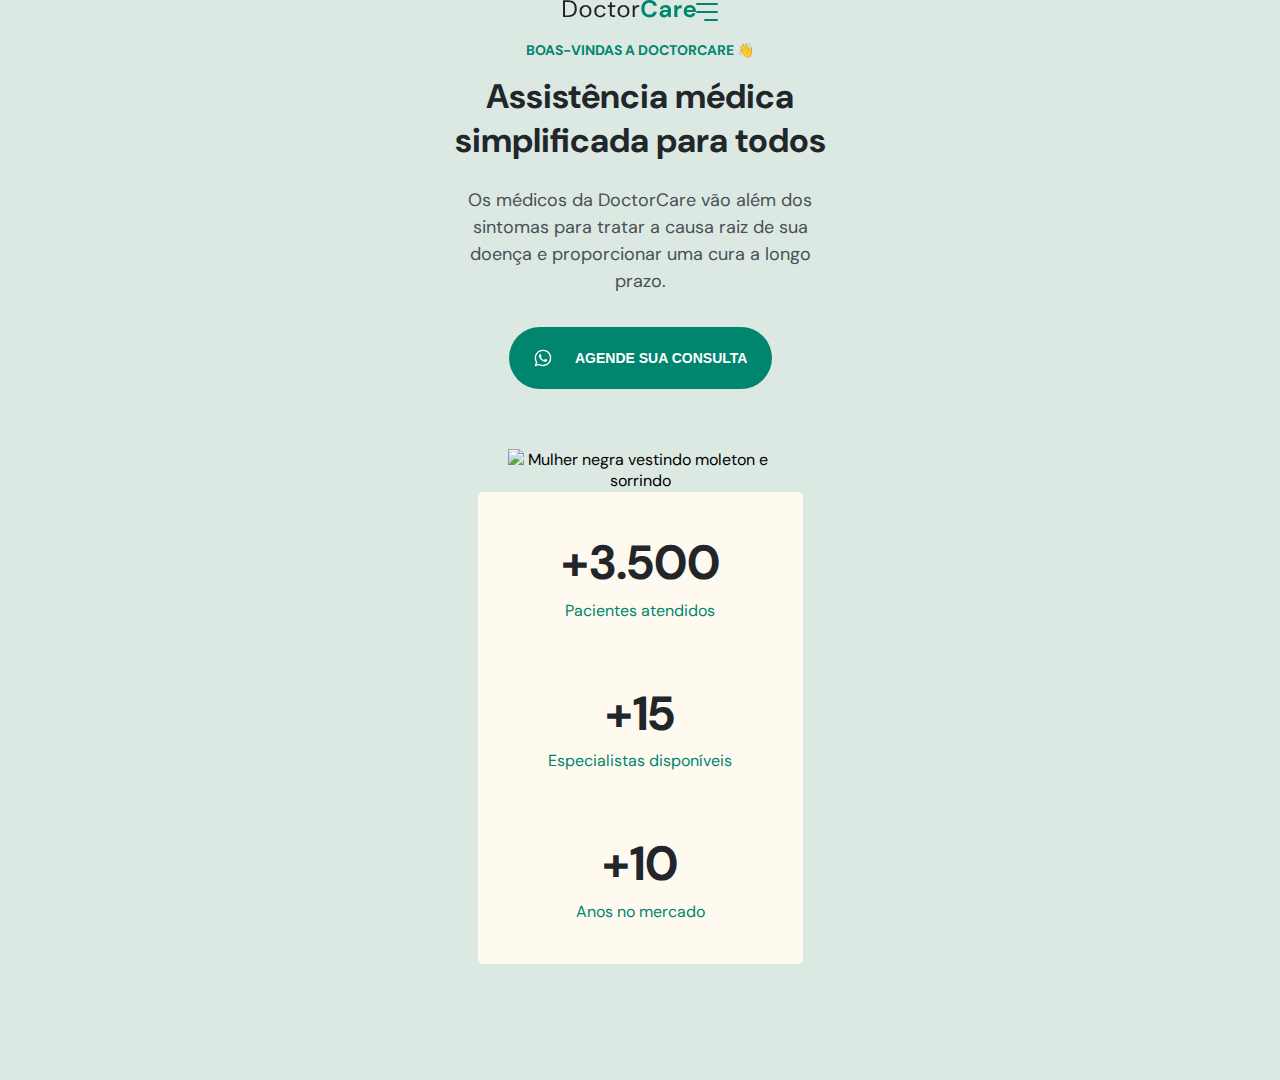
==== index.html @ 0cd46cf1 "renomeando arquivos" ====
<!DOCTYPE html>
<html lang="en">
  <head>
    <meta charset="UTF-8" />
    <meta http-equiv="X-UA-Compatible" content="IE=edge" />
    <meta name="viewport" content="width=device-width, initial-scale=1.0" />
    <title>DoctorCare</title>
    <link rel="stylesheet" href="style.css " />
    <link rel="preconnect" href="https://fonts.googleapis.com" />
    <link rel="preconnect" href="https://fonts.gstatic.com" crossorigin />
    <link
      href="https://fonts.googleapis.com/css2?family=DM+Sans:wght@400;700&display=swap"
      rel="stylesheet"
    />
  </head>
  <body>
    <nav>
      <a class="logo" href="#">
        <svg
          width="133"
          height="18"
          viewBox="0 0 133 18"
          fill="none"
          xmlns="http://www.w3.org/2000/svg"
        >
          <path
            d="M0 17.088V0.287999H5.16C8.12 0.287999 10.296 1.04 11.688 2.544C13.096 4.048 13.8 6.112 13.8 8.736C13.8 11.312 13.096 13.352 11.688 14.856C10.296 16.344 8.12 17.088 5.16 17.088H0ZM2.016 15.408H5.112C6.744 15.408 8.04 15.144 9 14.616C9.976 14.072 10.672 13.304 11.088 12.312C11.504 11.304 11.712 10.112 11.712 8.736C11.712 7.328 11.504 6.12 11.088 5.112C10.672 4.104 9.976 3.328 9 2.784C8.04 2.24 6.744 1.968 5.112 1.968H2.016V15.408Z"
            fill="#212529"
          />
          <path
            d="M22.4949 17.376C21.3749 17.376 20.3669 17.12 19.4709 16.608C18.5749 16.096 17.8629 15.376 17.3349 14.448C16.8229 13.504 16.5669 12.4 16.5669 11.136C16.5669 9.872 16.8309 8.776 17.3589 7.848C17.8869 6.904 18.5989 6.176 19.4949 5.664C20.4069 5.152 21.4229 4.896 22.5429 4.896C23.6629 4.896 24.6709 5.152 25.5669 5.664C26.4629 6.176 27.1669 6.904 27.6789 7.848C28.2069 8.776 28.4709 9.872 28.4709 11.136C28.4709 12.4 28.2069 13.504 27.6789 14.448C27.1509 15.376 26.4309 16.096 25.5189 16.608C24.6229 17.12 23.6149 17.376 22.4949 17.376ZM22.4949 15.648C23.1829 15.648 23.8229 15.48 24.4149 15.144C25.0069 14.808 25.4869 14.304 25.8549 13.632C26.2229 12.96 26.4069 12.128 26.4069 11.136C26.4069 10.144 26.2229 9.312 25.8549 8.64C25.5029 7.968 25.0309 7.464 24.4389 7.128C23.8469 6.792 23.2149 6.624 22.5429 6.624C21.8549 6.624 21.2149 6.792 20.6229 7.128C20.0309 7.464 19.5509 7.968 19.1829 8.64C18.8149 9.312 18.6309 10.144 18.6309 11.136C18.6309 12.128 18.8149 12.96 19.1829 13.632C19.5509 14.304 20.0229 14.808 20.5989 15.144C21.1909 15.48 21.8229 15.648 22.4949 15.648Z"
            fill="#212529"
          />
          <path
            d="M37.2261 17.376C36.0901 17.376 35.0661 17.12 34.1541 16.608C33.2581 16.08 32.5461 15.352 32.0181 14.424C31.5061 13.48 31.2501 12.384 31.2501 11.136C31.2501 9.888 31.5061 8.8 32.0181 7.872C32.5461 6.928 33.2581 6.2 34.1541 5.688C35.0661 5.16 36.0901 4.896 37.2261 4.896C38.6341 4.896 39.8181 5.264 40.7781 6C41.7541 6.736 42.3701 7.72 42.6261 8.952H40.5621C40.4021 8.216 40.0101 7.648 39.3861 7.248C38.7621 6.832 38.0341 6.624 37.2021 6.624C36.5301 6.624 35.8981 6.792 35.3061 7.128C34.7141 7.464 34.2341 7.968 33.8661 8.64C33.4981 9.312 33.3141 10.144 33.3141 11.136C33.3141 12.128 33.4981 12.96 33.8661 13.632C34.2341 14.304 34.7141 14.816 35.3061 15.168C35.8981 15.504 36.5301 15.672 37.2021 15.672C38.0341 15.672 38.7621 15.472 39.3861 15.072C40.0101 14.656 40.4021 14.072 40.5621 13.32H42.6261C42.3861 14.52 41.7781 15.496 40.8021 16.248C39.8261 17 38.6341 17.376 37.2261 17.376Z"
            fill="#212529"
          />
          <path
            d="M50.2974 17.088C49.2094 17.088 48.3534 16.824 47.7294 16.296C47.1054 15.768 46.7934 14.816 46.7934 13.44V6.888H44.7294V5.184H46.7934L47.0574 2.328H48.8094V5.184H52.3134V6.888H48.8094V13.44C48.8094 14.192 48.9614 14.704 49.2654 14.976C49.5694 15.232 50.1054 15.36 50.8734 15.36H52.1214V17.088H50.2974Z"
            fill="#212529"
          />
          <path
            d="M60.4506 17.376C59.3306 17.376 58.3226 17.12 57.4266 16.608C56.5306 16.096 55.8186 15.376 55.2906 14.448C54.7786 13.504 54.5226 12.4 54.5226 11.136C54.5226 9.872 54.7866 8.776 55.3146 7.848C55.8426 6.904 56.5546 6.176 57.4506 5.664C58.3626 5.152 59.3786 4.896 60.4986 4.896C61.6186 4.896 62.6266 5.152 63.5226 5.664C64.4186 6.176 65.1226 6.904 65.6346 7.848C66.1626 8.776 66.4266 9.872 66.4266 11.136C66.4266 12.4 66.1626 13.504 65.6346 14.448C65.1066 15.376 64.3866 16.096 63.4746 16.608C62.5786 17.12 61.5706 17.376 60.4506 17.376ZM60.4506 15.648C61.1386 15.648 61.7786 15.48 62.3706 15.144C62.9626 14.808 63.4426 14.304 63.8106 13.632C64.1786 12.96 64.3626 12.128 64.3626 11.136C64.3626 10.144 64.1786 9.312 63.8106 8.64C63.4586 7.968 62.9866 7.464 62.3946 7.128C61.8026 6.792 61.1706 6.624 60.4986 6.624C59.8106 6.624 59.1706 6.792 58.5786 7.128C57.9866 7.464 57.5066 7.968 57.1386 8.64C56.7706 9.312 56.5866 10.144 56.5866 11.136C56.5866 12.128 56.7706 12.96 57.1386 13.632C57.5066 14.304 57.9786 14.808 58.5546 15.144C59.1466 15.48 59.7786 15.648 60.4506 15.648Z"
            fill="#212529"
          />
          <path
            d="M69.7097 17.088V5.184H71.5337L71.7017 7.464C72.0697 6.68 72.6297 6.056 73.3817 5.592C74.1337 5.128 75.0617 4.896 76.1657 4.896V7.008H75.6137C74.9097 7.008 74.2617 7.136 73.6697 7.392C73.0777 7.632 72.6057 8.048 72.2537 8.64C71.9017 9.232 71.7257 10.048 71.7257 11.088V17.088H69.7097Z"
            fill="#212529"
          />
          <path
            d="M86.4924 17.376C84.7964 17.376 83.3404 17.016 82.1244 16.296C80.9084 15.56 79.9724 14.544 79.3164 13.248C78.6604 11.936 78.3324 10.424 78.3324 8.712C78.3324 7 78.6604 5.488 79.3164 4.176C79.9724 2.864 80.9084 1.84 82.1244 1.104C83.3404 0.368 84.7964 0 86.4924 0C88.5084 0 90.1564 0.504 91.4364 1.512C92.7324 2.504 93.5404 3.904 93.8604 5.712H90.4764C90.2684 4.8 89.8204 4.088 89.1324 3.576C88.4604 3.048 87.5644 2.784 86.4444 2.784C84.8924 2.784 83.6764 3.312 82.7964 4.368C81.9164 5.424 81.4764 6.872 81.4764 8.712C81.4764 10.552 81.9164 12 82.7964 13.056C83.6764 14.096 84.8924 14.616 86.4444 14.616C87.5644 14.616 88.4604 14.376 89.1324 13.896C89.8204 13.4 90.2684 12.72 90.4764 11.856H93.8604C93.5404 13.584 92.7324 14.936 91.4364 15.912C90.1564 16.888 88.5084 17.376 86.4924 17.376Z"
            fill="#00856F"
          />
          <path
            d="M101.092 17.376C100.068 17.376 99.2278 17.216 98.5718 16.896C97.9158 16.56 97.4277 16.12 97.1077 15.576C96.7878 15.032 96.6278 14.432 96.6278 13.776C96.6278 12.672 97.0598 11.776 97.9238 11.088C98.7878 10.4 100.084 10.056 101.812 10.056H104.836V9.768C104.836 8.952 104.604 8.352 104.14 7.968C103.676 7.584 103.1 7.392 102.412 7.392C101.788 7.392 101.244 7.544 100.78 7.848C100.316 8.136 100.028 8.568 99.9157 9.144H96.9157C96.9958 8.28 97.2837 7.528 97.7797 6.888C98.2917 6.248 98.9477 5.76 99.7477 5.424C100.548 5.072 101.444 4.896 102.436 4.896C104.132 4.896 105.468 5.32 106.444 6.168C107.42 7.016 107.908 8.216 107.908 9.768V17.088H105.292L105.004 15.168C104.652 15.808 104.156 16.336 103.516 16.752C102.892 17.168 102.084 17.376 101.092 17.376ZM101.788 14.976C102.668 14.976 103.348 14.688 103.828 14.112C104.324 13.536 104.636 12.824 104.764 11.976H102.148C101.332 11.976 100.748 12.128 100.396 12.432C100.044 12.72 99.8678 13.08 99.8678 13.512C99.8678 13.976 100.044 14.336 100.396 14.592C100.748 14.848 101.212 14.976 101.788 14.976Z"
            fill="#00856F"
          />
          <path
            d="M111.319 17.088V5.184H114.055L114.343 7.416C114.775 6.648 115.359 6.04 116.095 5.592C116.847 5.128 117.727 4.896 118.735 4.896V8.136H117.871C117.199 8.136 116.599 8.24 116.071 8.448C115.543 8.656 115.127 9.016 114.823 9.528C114.535 10.04 114.391 10.752 114.391 11.664V17.088H111.319Z"
            fill="#00856F"
          />
          <path
            d="M126.888 17.376C125.688 17.376 124.624 17.12 123.696 16.608C122.768 16.096 122.04 15.376 121.512 14.448C120.984 13.52 120.72 12.448 120.72 11.232C120.72 10 120.976 8.904 121.488 7.944C122.016 6.984 122.736 6.24 123.648 5.712C124.576 5.168 125.664 4.896 126.912 4.896C128.08 4.896 129.112 5.152 130.008 5.664C130.904 6.176 131.6 6.88 132.096 7.776C132.608 8.656 132.864 9.64 132.864 10.728C132.864 10.904 132.856 11.088 132.84 11.28C132.84 11.472 132.832 11.672 132.816 11.88H123.768C123.832 12.808 124.152 13.536 124.728 14.064C125.32 14.592 126.032 14.856 126.864 14.856C127.488 14.856 128.008 14.72 128.424 14.448C128.856 14.16 129.176 13.792 129.384 13.344H132.504C132.28 14.096 131.904 14.784 131.376 15.408C130.864 16.016 130.224 16.496 129.456 16.848C128.704 17.2 127.848 17.376 126.888 17.376ZM126.912 7.392C126.16 7.392 125.496 7.608 124.92 8.04C124.344 8.456 123.976 9.096 123.816 9.96H129.744C129.696 9.176 129.408 8.552 128.88 8.088C128.352 7.624 127.696 7.392 126.912 7.392Z"
            fill="#00856F"
          />
        </svg>
      </a>
      <svg
        width="22"
        height="18"
        viewBox="0 0 22 18"
        fill="none"
        xmlns="http://www.w3.org/2000/svg"
      >
        <path
          d="M1 9H21"
          stroke="#00856F"
          stroke-width="2"
          stroke-linecap="round"
          stroke-linejoin="round"
        />
        <path
          d="M1 1H21"
          stroke="#00856F"
          stroke-width="2"
          stroke-linecap="round"
          stroke-linejoin="round"
        />
        <path
          d="M9 17L21 17"
          stroke="#00856F"
          stroke-width="2"
          stroke-linecap="round"
          stroke-linejoin="round"
        />
      </svg>
    </nav>
    <header>
      <h4>BOAS-VINDAS A DOCTORCARE 👋</h4>
      <h1>Assistência médica simplificada para todos</h1>
      <p>
        Os médicos da DoctorCare vão além dos sintomas para tratar a causa raiz
        de sua doença e proporcionar uma cura a longo prazo.
      </p>

      <button>
        <svg
          width="20"
          height="20"
          viewBox="0 0 20 20"
          fill="none"
          xmlns="http://www.w3.org/2000/svg"
        >
          <path
            d="M13.8337 11.6667C13.667 11.5833 12.5837 11.0833 12.417 11C12.2503 10.9167 12.0837 10.9167 11.917 11.0833C11.7503 11.25 11.417 11.75 11.2503 11.9167C11.167 12.0833 11.0003 12.0833 10.8337 12C10.2503 11.75 9.66699 11.4167 9.16699 11C8.75033 10.5833 8.33366 10.0833 8.00033 9.58334C7.91699 9.41668 8.00033 9.25001 8.08366 9.16668C8.16699 9.08334 8.25033 8.91668 8.41699 8.83334C8.50033 8.75001 8.58366 8.58334 8.58366 8.50001C8.66699 8.41668 8.66699 8.25001 8.58366 8.16668C8.50033 8.08334 8.08366 7.08334 7.91699 6.66668C7.83366 6.08334 7.66699 6.08334 7.50033 6.08334C7.41699 6.08334 7.25033 6.08334 7.08366 6.08334C6.91699 6.08334 6.66699 6.25001 6.58366 6.33334C6.08366 6.83334 5.83366 7.41668 5.83366 8.08334C5.91699 8.83334 6.16699 9.58334 6.66699 10.25C7.58366 11.5833 8.75033 12.6667 10.167 13.3333C10.5837 13.5 10.917 13.6667 11.3337 13.75C11.7503 13.9167 12.167 13.9167 12.667 13.8333C13.2503 13.75 13.7503 13.3333 14.0837 12.8333C14.2503 12.5 14.2503 12.1667 14.167 11.8333C14.167 11.8333 14.0003 11.75 13.8337 11.6667ZM15.917 4.08334C12.667 0.833344 7.41699 0.833344 4.16699 4.08334C1.50033 6.75001 1.00033 10.8333 2.83366 14.0833L1.66699 18.3333L6.08366 17.1667C7.33366 17.8333 8.66699 18.1667 10.0003 18.1667C14.5837 18.1667 18.2503 14.5 18.2503 9.91668C18.3337 7.75001 17.417 5.66668 15.917 4.08334ZM13.667 15.75C12.5837 16.4167 11.3337 16.8333 10.0003 16.8333C8.75033 16.8333 7.58366 16.5 6.50033 15.9167L6.25033 15.75L3.66699 16.4167L4.33366 13.9167L4.16699 13.6667C2.16699 10.3333 3.16699 6.16668 6.41699 4.08334C9.66699 2.00001 13.8337 3.08334 15.8337 6.25001C17.8337 9.50001 16.917 13.75 13.667 15.75Z"
            fill="white"
          />
        </svg>
        Agende sua consulta
      </button>
      <img
        src="/assets/foto.svg"
        alt="Mulher negra vestindo moleton e sorrindo"
      />

      <div class="stats">
        <div class="stat">
          <h3>+3.500</h3>
          <p>Pacientes atendidos</p>
        </div>
        <div class="stat">
          <h3>+15</h3>
          <p>Especialistas disponíveis</p>
        </div>
        <div class="stat">
          <h3>+10</h3>
          <p>Anos no mercado</p>
        </div>
      </div>
    </header>
  </body>
</html>
---- style.css ----
/* === GERAL === */

* {
  margin: 0;
  padding: 0;
  box-sizing: border-box;
}

:root {
  --primary-color: hsla(170, 100%, 26%, 1);
  --headline: hsla(210, 11%, 15%, 1);
  --paragraph: hsla(210, 9%, 31%, 1);
  --brand-beige: hsla(39, 100%, 97%, 1);
  --brand-light: hsla(148, 23%, 89%);
  font-size: 62.5%; /* 1rem = 10px */
}

body {
  display: flex;
  font-family: 'DM sans';
  font-size: 1.6rem;
  text-align: center;
  justify-content: center;
}

/* .wrapper {
} */

/* === HEADER === */

header {
  width: 37.5rem;
  margin-right: auto;
  margin-left: auto;
  margin-top: 4.1rem;
}

header::before {
  content: '';
  width: 100vw;
  height: 108rem;
  background-color: var(--brand-light);
  display: block;

  position: absolute;
  top: 0;
  left: 0;
  z-index: -1;
}

header h4 {
  font-size: 1.4rem;
  color: var(--primary-color);
  margin-bottom: 1.6rem;
}

header h1 {
  font-size: 3.4rem;
  color: var(--headline);
  line-height: 130%;
  margin-bottom: 2.4rem;
}

header p {
  font-size: 1.8rem;
  line-height: 150%;
  font-weight: 400;
  color: var(--paragraph);
  margin-bottom: 3.2rem;
}

header button {
  background-color: var(--primary-color);
  border-radius: 4rem;
  margin-bottom: 6rem;

  border: none;
  height: 6.2rem;
  width: 26.3rem;

  text-transform: uppercase;
  color: #fff;
  text-align: center;
  font-size: 1.4rem;
  font-weight: 700;

  display: flex;
  align-items: center;
  justify-content: center;
  gap: 1.6em;

  margin-right: auto;
  margin-left: auto;
}

header img {
  width: 26.4rem;
  display: block;
  margin-inline: auto;
  margin-bottom: 0;
  object-position: 0 2rem;
}

/* === STATS === */

.stats {
  width: 32.7rem;
  padding-block: 4rem;
  margin-inline: auto;

  background-color: var(--brand-beige);
  border: 1px solid var(--brand-light);
  border-radius: 0.6rem;

  display: flex;
  flex-direction: column;
  justify-content: center;
  gap: 6rem;
}

.stat h3 {
  font-size: 4.8rem;
  color: var(--headline);
  line-height: 130%;

  margin-bottom: 0.4rem;
}

.stat p {
  margin: 0;
  color: var(--primary-color);
  font-size: 1.6rem;
  line-height: 150%;
}

/* === NAVIGATION === */
nav {
  display: flex;
  top: 0;
  align-items: center;
  justify-content: space-between;
  height: var(--nav-height);
  position: fixed;
}
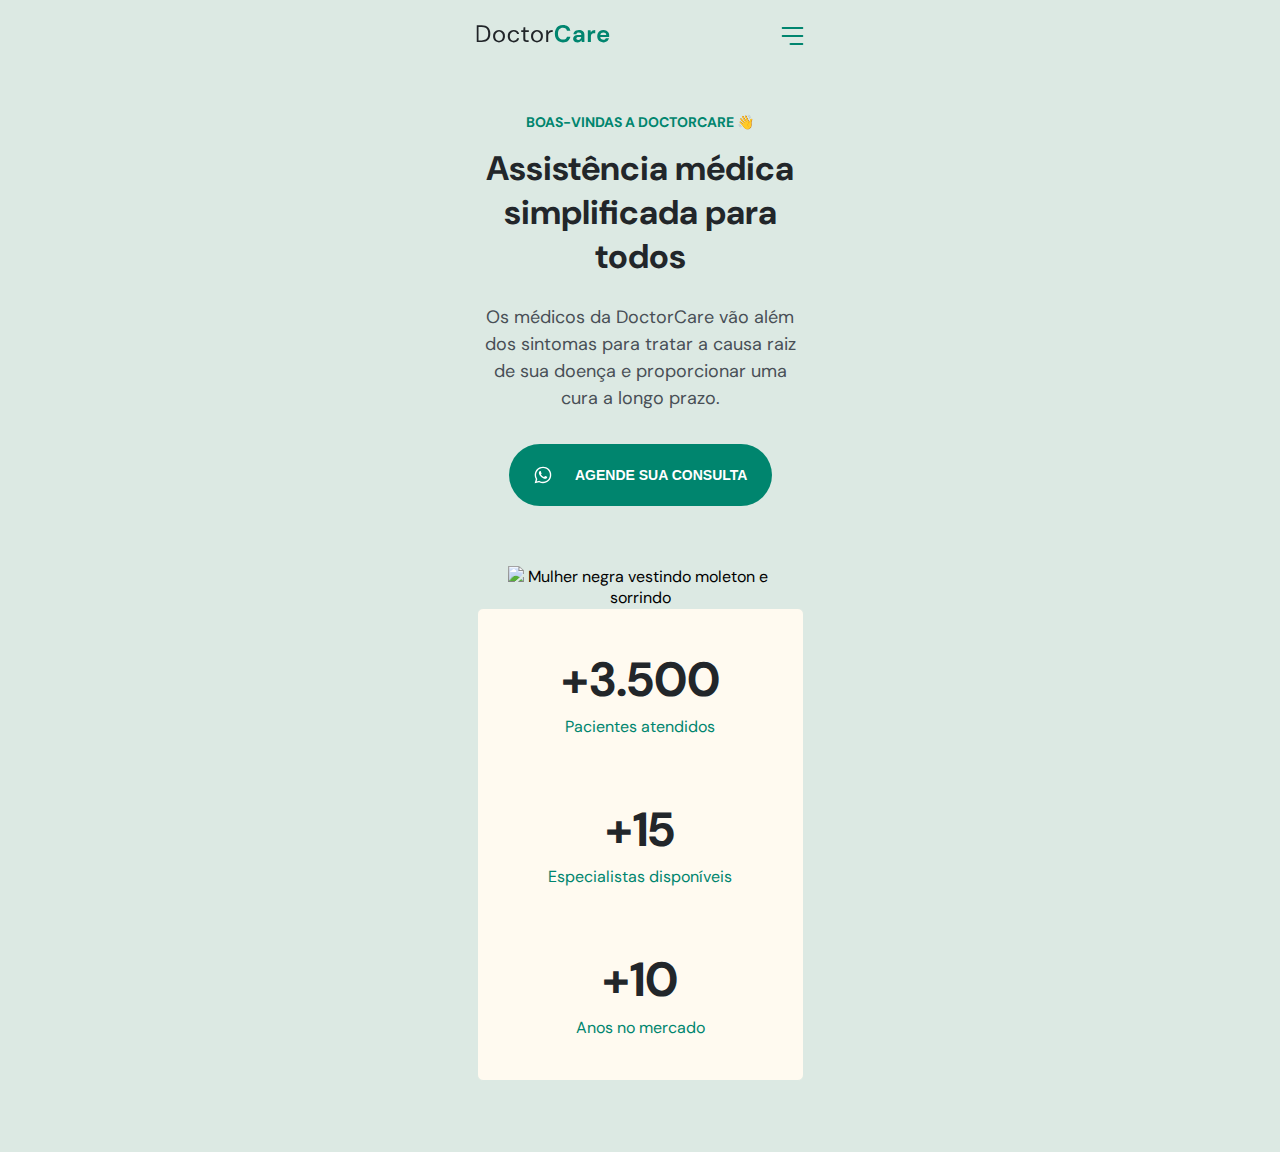
==== commit 91536670: "finalização do nav e implementação do javascript" ====
--- a/index.html
+++ b/index.html
@@ -14,7 +14,7 @@
     />
   </head>
   <body>
-    <nav>
+    <nav class="wrapper">
       <a class="logo" href="#">
         <svg
           width="133"
@@ -95,7 +95,7 @@
         />
       </svg>
     </nav>
-    <header>
+    <header class="wrapper">
       <h4>BOAS-VINDAS A DOCTORCARE 👋</h4>
       <h1>Assistência médica simplificada para todos</h1>
       <p>
--- a/style.css
+++ b/style.css
@@ -12,6 +12,7 @@
   --paragraph: hsla(210, 9%, 31%, 1);
   --brand-beige: hsla(39, 100%, 97%, 1);
   --brand-light: hsla(148, 23%, 89%);
+  --nav-height: 7.2rem;
   font-size: 62.5%; /* 1rem = 10px */
 }
 
@@ -23,22 +24,22 @@
   justify-content: center;
 }
 
-/* .wrapper {
-} */
+.wrapper {
+  width: 37.5rem;
+  margin-inline: auto;
+  padding-inline: 2.4rem;
+}
 
 /* === HEADER === */
 
 header {
-  width: 37.5rem;
-  margin-right: auto;
-  margin-left: auto;
-  margin-top: 4.1rem;
+  margin-top: calc(4.1rem + var(--nav-height));
 }
 
 header::before {
   content: '';
   width: 100vw;
-  height: 108rem;
+  height: calc(108rem + var(--nav-height));
   background-color: var(--brand-light);
   display: block;
 
@@ -136,9 +137,14 @@
 /* === NAVIGATION === */
 nav {
   display: flex;
-  top: 0;
+
   align-items: center;
   justify-content: space-between;
+
+  padding: 1.6rem 2.4rem;
   height: var(--nav-height);
   position: fixed;
+  top: 0;
+  left: 50%;
+  transform: translateX(-50%);
 }
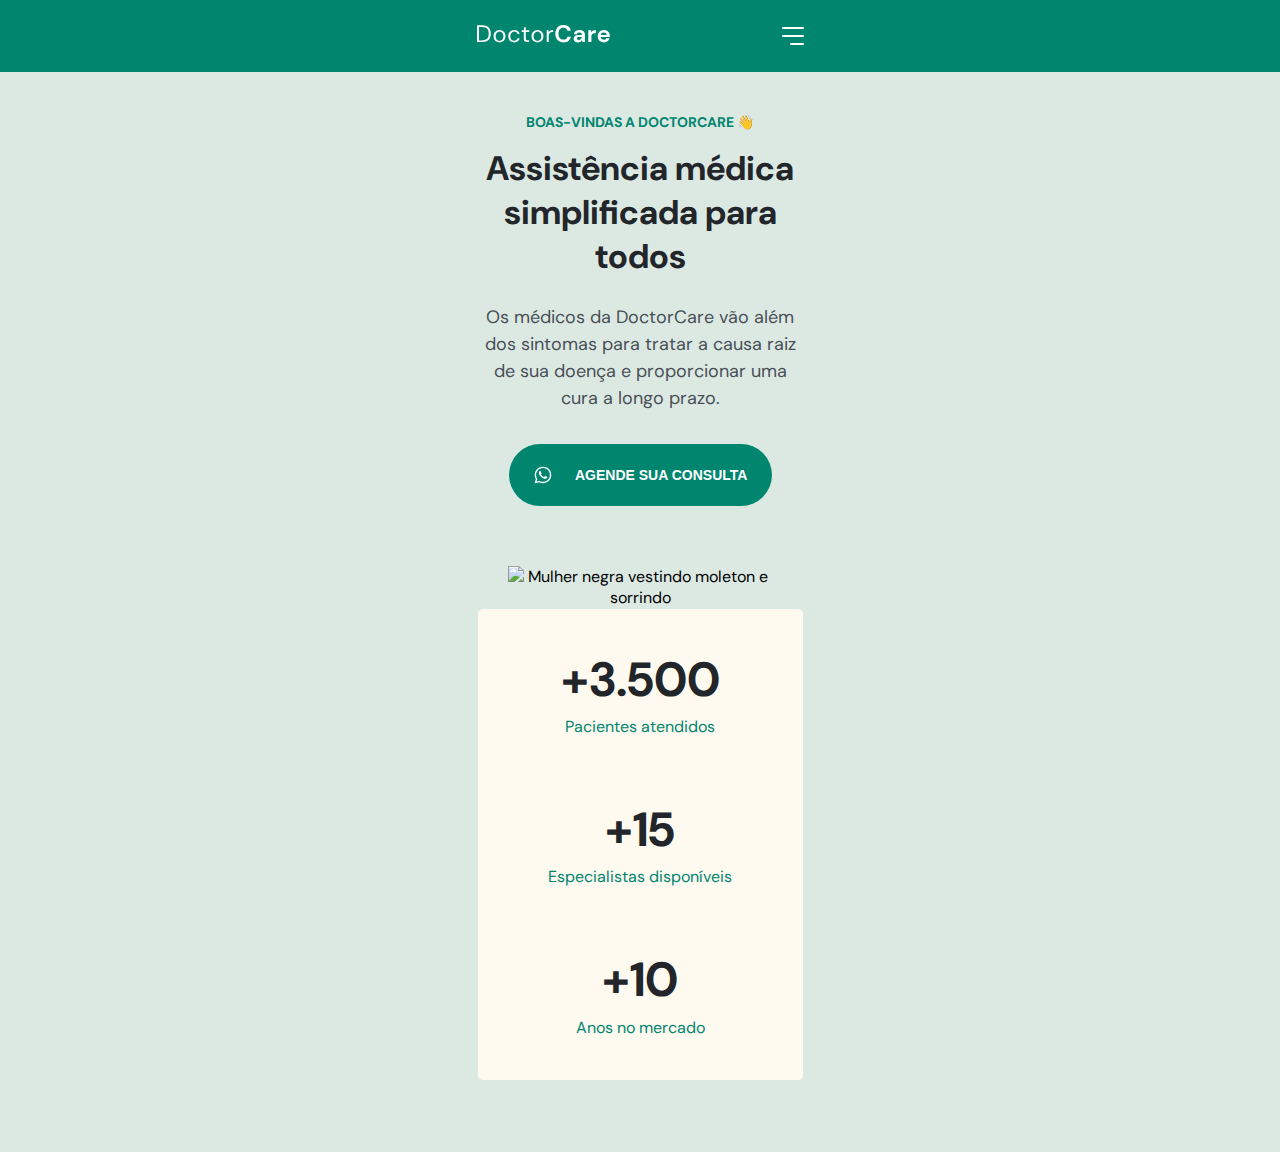
==== commit 71e850ae: "finalização da barra nav, inicio javascript" ====
--- a/index.html
+++ b/index.html
@@ -14,86 +14,88 @@
     />
   </head>
   <body>
-    <nav class="wrapper">
-      <a class="logo" href="#">
+    <nav class="scroll">
+      <div class="wrapper">
+        <a class="logo" href="#">
+          <svg
+            width="133"
+            height="18"
+            viewBox="0 0 133 18"
+            fill="none"
+            xmlns="http://www.w3.org/2000/svg"
+          >
+            <path
+              d="M0 17.088V0.287999H5.16C8.12 0.287999 10.296 1.04 11.688 2.544C13.096 4.048 13.8 6.112 13.8 8.736C13.8 11.312 13.096 13.352 11.688 14.856C10.296 16.344 8.12 17.088 5.16 17.088H0ZM2.016 15.408H5.112C6.744 15.408 8.04 15.144 9 14.616C9.976 14.072 10.672 13.304 11.088 12.312C11.504 11.304 11.712 10.112 11.712 8.736C11.712 7.328 11.504 6.12 11.088 5.112C10.672 4.104 9.976 3.328 9 2.784C8.04 2.24 6.744 1.968 5.112 1.968H2.016V15.408Z"
+              fill="#212529"
+            />
+            <path
+              d="M22.4949 17.376C21.3749 17.376 20.3669 17.12 19.4709 16.608C18.5749 16.096 17.8629 15.376 17.3349 14.448C16.8229 13.504 16.5669 12.4 16.5669 11.136C16.5669 9.872 16.8309 8.776 17.3589 7.848C17.8869 6.904 18.5989 6.176 19.4949 5.664C20.4069 5.152 21.4229 4.896 22.5429 4.896C23.6629 4.896 24.6709 5.152 25.5669 5.664C26.4629 6.176 27.1669 6.904 27.6789 7.848C28.2069 8.776 28.4709 9.872 28.4709 11.136C28.4709 12.4 28.2069 13.504 27.6789 14.448C27.1509 15.376 26.4309 16.096 25.5189 16.608C24.6229 17.12 23.6149 17.376 22.4949 17.376ZM22.4949 15.648C23.1829 15.648 23.8229 15.48 24.4149 15.144C25.0069 14.808 25.4869 14.304 25.8549 13.632C26.2229 12.96 26.4069 12.128 26.4069 11.136C26.4069 10.144 26.2229 9.312 25.8549 8.64C25.5029 7.968 25.0309 7.464 24.4389 7.128C23.8469 6.792 23.2149 6.624 22.5429 6.624C21.8549 6.624 21.2149 6.792 20.6229 7.128C20.0309 7.464 19.5509 7.968 19.1829 8.64C18.8149 9.312 18.6309 10.144 18.6309 11.136C18.6309 12.128 18.8149 12.96 19.1829 13.632C19.5509 14.304 20.0229 14.808 20.5989 15.144C21.1909 15.48 21.8229 15.648 22.4949 15.648Z"
+              fill="#212529"
+            />
+            <path
+              d="M37.2261 17.376C36.0901 17.376 35.0661 17.12 34.1541 16.608C33.2581 16.08 32.5461 15.352 32.0181 14.424C31.5061 13.48 31.2501 12.384 31.2501 11.136C31.2501 9.888 31.5061 8.8 32.0181 7.872C32.5461 6.928 33.2581 6.2 34.1541 5.688C35.0661 5.16 36.0901 4.896 37.2261 4.896C38.6341 4.896 39.8181 5.264 40.7781 6C41.7541 6.736 42.3701 7.72 42.6261 8.952H40.5621C40.4021 8.216 40.0101 7.648 39.3861 7.248C38.7621 6.832 38.0341 6.624 37.2021 6.624C36.5301 6.624 35.8981 6.792 35.3061 7.128C34.7141 7.464 34.2341 7.968 33.8661 8.64C33.4981 9.312 33.3141 10.144 33.3141 11.136C33.3141 12.128 33.4981 12.96 33.8661 13.632C34.2341 14.304 34.7141 14.816 35.3061 15.168C35.8981 15.504 36.5301 15.672 37.2021 15.672C38.0341 15.672 38.7621 15.472 39.3861 15.072C40.0101 14.656 40.4021 14.072 40.5621 13.32H42.6261C42.3861 14.52 41.7781 15.496 40.8021 16.248C39.8261 17 38.6341 17.376 37.2261 17.376Z"
+              fill="#212529"
+            />
+            <path
+              d="M50.2974 17.088C49.2094 17.088 48.3534 16.824 47.7294 16.296C47.1054 15.768 46.7934 14.816 46.7934 13.44V6.888H44.7294V5.184H46.7934L47.0574 2.328H48.8094V5.184H52.3134V6.888H48.8094V13.44C48.8094 14.192 48.9614 14.704 49.2654 14.976C49.5694 15.232 50.1054 15.36 50.8734 15.36H52.1214V17.088H50.2974Z"
+              fill="#212529"
+            />
+            <path
+              d="M60.4506 17.376C59.3306 17.376 58.3226 17.12 57.4266 16.608C56.5306 16.096 55.8186 15.376 55.2906 14.448C54.7786 13.504 54.5226 12.4 54.5226 11.136C54.5226 9.872 54.7866 8.776 55.3146 7.848C55.8426 6.904 56.5546 6.176 57.4506 5.664C58.3626 5.152 59.3786 4.896 60.4986 4.896C61.6186 4.896 62.6266 5.152 63.5226 5.664C64.4186 6.176 65.1226 6.904 65.6346 7.848C66.1626 8.776 66.4266 9.872 66.4266 11.136C66.4266 12.4 66.1626 13.504 65.6346 14.448C65.1066 15.376 64.3866 16.096 63.4746 16.608C62.5786 17.12 61.5706 17.376 60.4506 17.376ZM60.4506 15.648C61.1386 15.648 61.7786 15.48 62.3706 15.144C62.9626 14.808 63.4426 14.304 63.8106 13.632C64.1786 12.96 64.3626 12.128 64.3626 11.136C64.3626 10.144 64.1786 9.312 63.8106 8.64C63.4586 7.968 62.9866 7.464 62.3946 7.128C61.8026 6.792 61.1706 6.624 60.4986 6.624C59.8106 6.624 59.1706 6.792 58.5786 7.128C57.9866 7.464 57.5066 7.968 57.1386 8.64C56.7706 9.312 56.5866 10.144 56.5866 11.136C56.5866 12.128 56.7706 12.96 57.1386 13.632C57.5066 14.304 57.9786 14.808 58.5546 15.144C59.1466 15.48 59.7786 15.648 60.4506 15.648Z"
+              fill="#212529"
+            />
+            <path
+              d="M69.7097 17.088V5.184H71.5337L71.7017 7.464C72.0697 6.68 72.6297 6.056 73.3817 5.592C74.1337 5.128 75.0617 4.896 76.1657 4.896V7.008H75.6137C74.9097 7.008 74.2617 7.136 73.6697 7.392C73.0777 7.632 72.6057 8.048 72.2537 8.64C71.9017 9.232 71.7257 10.048 71.7257 11.088V17.088H69.7097Z"
+              fill="#212529"
+            />
+            <path
+              d="M86.4924 17.376C84.7964 17.376 83.3404 17.016 82.1244 16.296C80.9084 15.56 79.9724 14.544 79.3164 13.248C78.6604 11.936 78.3324 10.424 78.3324 8.712C78.3324 7 78.6604 5.488 79.3164 4.176C79.9724 2.864 80.9084 1.84 82.1244 1.104C83.3404 0.368 84.7964 0 86.4924 0C88.5084 0 90.1564 0.504 91.4364 1.512C92.7324 2.504 93.5404 3.904 93.8604 5.712H90.4764C90.2684 4.8 89.8204 4.088 89.1324 3.576C88.4604 3.048 87.5644 2.784 86.4444 2.784C84.8924 2.784 83.6764 3.312 82.7964 4.368C81.9164 5.424 81.4764 6.872 81.4764 8.712C81.4764 10.552 81.9164 12 82.7964 13.056C83.6764 14.096 84.8924 14.616 86.4444 14.616C87.5644 14.616 88.4604 14.376 89.1324 13.896C89.8204 13.4 90.2684 12.72 90.4764 11.856H93.8604C93.5404 13.584 92.7324 14.936 91.4364 15.912C90.1564 16.888 88.5084 17.376 86.4924 17.376Z"
+              fill="#00856F"
+            />
+            <path
+              d="M101.092 17.376C100.068 17.376 99.2278 17.216 98.5718 16.896C97.9158 16.56 97.4277 16.12 97.1077 15.576C96.7878 15.032 96.6278 14.432 96.6278 13.776C96.6278 12.672 97.0598 11.776 97.9238 11.088C98.7878 10.4 100.084 10.056 101.812 10.056H104.836V9.768C104.836 8.952 104.604 8.352 104.14 7.968C103.676 7.584 103.1 7.392 102.412 7.392C101.788 7.392 101.244 7.544 100.78 7.848C100.316 8.136 100.028 8.568 99.9157 9.144H96.9157C96.9958 8.28 97.2837 7.528 97.7797 6.888C98.2917 6.248 98.9477 5.76 99.7477 5.424C100.548 5.072 101.444 4.896 102.436 4.896C104.132 4.896 105.468 5.32 106.444 6.168C107.42 7.016 107.908 8.216 107.908 9.768V17.088H105.292L105.004 15.168C104.652 15.808 104.156 16.336 103.516 16.752C102.892 17.168 102.084 17.376 101.092 17.376ZM101.788 14.976C102.668 14.976 103.348 14.688 103.828 14.112C104.324 13.536 104.636 12.824 104.764 11.976H102.148C101.332 11.976 100.748 12.128 100.396 12.432C100.044 12.72 99.8678 13.08 99.8678 13.512C99.8678 13.976 100.044 14.336 100.396 14.592C100.748 14.848 101.212 14.976 101.788 14.976Z"
+              fill="#00856F"
+            />
+            <path
+              d="M111.319 17.088V5.184H114.055L114.343 7.416C114.775 6.648 115.359 6.04 116.095 5.592C116.847 5.128 117.727 4.896 118.735 4.896V8.136H117.871C117.199 8.136 116.599 8.24 116.071 8.448C115.543 8.656 115.127 9.016 114.823 9.528C114.535 10.04 114.391 10.752 114.391 11.664V17.088H111.319Z"
+              fill="#00856F"
+            />
+            <path
+              d="M126.888 17.376C125.688 17.376 124.624 17.12 123.696 16.608C122.768 16.096 122.04 15.376 121.512 14.448C120.984 13.52 120.72 12.448 120.72 11.232C120.72 10 120.976 8.904 121.488 7.944C122.016 6.984 122.736 6.24 123.648 5.712C124.576 5.168 125.664 4.896 126.912 4.896C128.08 4.896 129.112 5.152 130.008 5.664C130.904 6.176 131.6 6.88 132.096 7.776C132.608 8.656 132.864 9.64 132.864 10.728C132.864 10.904 132.856 11.088 132.84 11.28C132.84 11.472 132.832 11.672 132.816 11.88H123.768C123.832 12.808 124.152 13.536 124.728 14.064C125.32 14.592 126.032 14.856 126.864 14.856C127.488 14.856 128.008 14.72 128.424 14.448C128.856 14.16 129.176 13.792 129.384 13.344H132.504C132.28 14.096 131.904 14.784 131.376 15.408C130.864 16.016 130.224 16.496 129.456 16.848C128.704 17.2 127.848 17.376 126.888 17.376ZM126.912 7.392C126.16 7.392 125.496 7.608 124.92 8.04C124.344 8.456 123.976 9.096 123.816 9.96H129.744C129.696 9.176 129.408 8.552 128.88 8.088C128.352 7.624 127.696 7.392 126.912 7.392Z"
+              fill="#00856F"
+            />
+          </svg>
+        </a>
         <svg
-          width="133"
+          width="22"
           height="18"
-          viewBox="0 0 133 18"
+          viewBox="0 0 22 18"
           fill="none"
           xmlns="http://www.w3.org/2000/svg"
         >
           <path
-            d="M0 17.088V0.287999H5.16C8.12 0.287999 10.296 1.04 11.688 2.544C13.096 4.048 13.8 6.112 13.8 8.736C13.8 11.312 13.096 13.352 11.688 14.856C10.296 16.344 8.12 17.088 5.16 17.088H0ZM2.016 15.408H5.112C6.744 15.408 8.04 15.144 9 14.616C9.976 14.072 10.672 13.304 11.088 12.312C11.504 11.304 11.712 10.112 11.712 8.736C11.712 7.328 11.504 6.12 11.088 5.112C10.672 4.104 9.976 3.328 9 2.784C8.04 2.24 6.744 1.968 5.112 1.968H2.016V15.408Z"
-            fill="#212529"
+            d="M1 9H21"
+            stroke="#00856F"
+            stroke-width="2"
+            stroke-linecap="round"
+            stroke-linejoin="round"
           />
           <path
-            d="M22.4949 17.376C21.3749 17.376 20.3669 17.12 19.4709 16.608C18.5749 16.096 17.8629 15.376 17.3349 14.448C16.8229 13.504 16.5669 12.4 16.5669 11.136C16.5669 9.872 16.8309 8.776 17.3589 7.848C17.8869 6.904 18.5989 6.176 19.4949 5.664C20.4069 5.152 21.4229 4.896 22.5429 4.896C23.6629 4.896 24.6709 5.152 25.5669 5.664C26.4629 6.176 27.1669 6.904 27.6789 7.848C28.2069 8.776 28.4709 9.872 28.4709 11.136C28.4709 12.4 28.2069 13.504 27.6789 14.448C27.1509 15.376 26.4309 16.096 25.5189 16.608C24.6229 17.12 23.6149 17.376 22.4949 17.376ZM22.4949 15.648C23.1829 15.648 23.8229 15.48 24.4149 15.144C25.0069 14.808 25.4869 14.304 25.8549 13.632C26.2229 12.96 26.4069 12.128 26.4069 11.136C26.4069 10.144 26.2229 9.312 25.8549 8.64C25.5029 7.968 25.0309 7.464 24.4389 7.128C23.8469 6.792 23.2149 6.624 22.5429 6.624C21.8549 6.624 21.2149 6.792 20.6229 7.128C20.0309 7.464 19.5509 7.968 19.1829 8.64C18.8149 9.312 18.6309 10.144 18.6309 11.136C18.6309 12.128 18.8149 12.96 19.1829 13.632C19.5509 14.304 20.0229 14.808 20.5989 15.144C21.1909 15.48 21.8229 15.648 22.4949 15.648Z"
-            fill="#212529"
+            d="M1 1H21"
+            stroke="#00856F"
+            stroke-width="2"
+            stroke-linecap="round"
+            stroke-linejoin="round"
           />
           <path
-            d="M37.2261 17.376C36.0901 17.376 35.0661 17.12 34.1541 16.608C33.2581 16.08 32.5461 15.352 32.0181 14.424C31.5061 13.48 31.2501 12.384 31.2501 11.136C31.2501 9.888 31.5061 8.8 32.0181 7.872C32.5461 6.928 33.2581 6.2 34.1541 5.688C35.0661 5.16 36.0901 4.896 37.2261 4.896C38.6341 4.896 39.8181 5.264 40.7781 6C41.7541 6.736 42.3701 7.72 42.6261 8.952H40.5621C40.4021 8.216 40.0101 7.648 39.3861 7.248C38.7621 6.832 38.0341 6.624 37.2021 6.624C36.5301 6.624 35.8981 6.792 35.3061 7.128C34.7141 7.464 34.2341 7.968 33.8661 8.64C33.4981 9.312 33.3141 10.144 33.3141 11.136C33.3141 12.128 33.4981 12.96 33.8661 13.632C34.2341 14.304 34.7141 14.816 35.3061 15.168C35.8981 15.504 36.5301 15.672 37.2021 15.672C38.0341 15.672 38.7621 15.472 39.3861 15.072C40.0101 14.656 40.4021 14.072 40.5621 13.32H42.6261C42.3861 14.52 41.7781 15.496 40.8021 16.248C39.8261 17 38.6341 17.376 37.2261 17.376Z"
-            fill="#212529"
-          />
-          <path
-            d="M50.2974 17.088C49.2094 17.088 48.3534 16.824 47.7294 16.296C47.1054 15.768 46.7934 14.816 46.7934 13.44V6.888H44.7294V5.184H46.7934L47.0574 2.328H48.8094V5.184H52.3134V6.888H48.8094V13.44C48.8094 14.192 48.9614 14.704 49.2654 14.976C49.5694 15.232 50.1054 15.36 50.8734 15.36H52.1214V17.088H50.2974Z"
-            fill="#212529"
-          />
-          <path
-            d="M60.4506 17.376C59.3306 17.376 58.3226 17.12 57.4266 16.608C56.5306 16.096 55.8186 15.376 55.2906 14.448C54.7786 13.504 54.5226 12.4 54.5226 11.136C54.5226 9.872 54.7866 8.776 55.3146 7.848C55.8426 6.904 56.5546 6.176 57.4506 5.664C58.3626 5.152 59.3786 4.896 60.4986 4.896C61.6186 4.896 62.6266 5.152 63.5226 5.664C64.4186 6.176 65.1226 6.904 65.6346 7.848C66.1626 8.776 66.4266 9.872 66.4266 11.136C66.4266 12.4 66.1626 13.504 65.6346 14.448C65.1066 15.376 64.3866 16.096 63.4746 16.608C62.5786 17.12 61.5706 17.376 60.4506 17.376ZM60.4506 15.648C61.1386 15.648 61.7786 15.48 62.3706 15.144C62.9626 14.808 63.4426 14.304 63.8106 13.632C64.1786 12.96 64.3626 12.128 64.3626 11.136C64.3626 10.144 64.1786 9.312 63.8106 8.64C63.4586 7.968 62.9866 7.464 62.3946 7.128C61.8026 6.792 61.1706 6.624 60.4986 6.624C59.8106 6.624 59.1706 6.792 58.5786 7.128C57.9866 7.464 57.5066 7.968 57.1386 8.64C56.7706 9.312 56.5866 10.144 56.5866 11.136C56.5866 12.128 56.7706 12.96 57.1386 13.632C57.5066 14.304 57.9786 14.808 58.5546 15.144C59.1466 15.48 59.7786 15.648 60.4506 15.648Z"
-            fill="#212529"
-          />
-          <path
-            d="M69.7097 17.088V5.184H71.5337L71.7017 7.464C72.0697 6.68 72.6297 6.056 73.3817 5.592C74.1337 5.128 75.0617 4.896 76.1657 4.896V7.008H75.6137C74.9097 7.008 74.2617 7.136 73.6697 7.392C73.0777 7.632 72.6057 8.048 72.2537 8.64C71.9017 9.232 71.7257 10.048 71.7257 11.088V17.088H69.7097Z"
-            fill="#212529"
-          />
-          <path
-            d="M86.4924 17.376C84.7964 17.376 83.3404 17.016 82.1244 16.296C80.9084 15.56 79.9724 14.544 79.3164 13.248C78.6604 11.936 78.3324 10.424 78.3324 8.712C78.3324 7 78.6604 5.488 79.3164 4.176C79.9724 2.864 80.9084 1.84 82.1244 1.104C83.3404 0.368 84.7964 0 86.4924 0C88.5084 0 90.1564 0.504 91.4364 1.512C92.7324 2.504 93.5404 3.904 93.8604 5.712H90.4764C90.2684 4.8 89.8204 4.088 89.1324 3.576C88.4604 3.048 87.5644 2.784 86.4444 2.784C84.8924 2.784 83.6764 3.312 82.7964 4.368C81.9164 5.424 81.4764 6.872 81.4764 8.712C81.4764 10.552 81.9164 12 82.7964 13.056C83.6764 14.096 84.8924 14.616 86.4444 14.616C87.5644 14.616 88.4604 14.376 89.1324 13.896C89.8204 13.4 90.2684 12.72 90.4764 11.856H93.8604C93.5404 13.584 92.7324 14.936 91.4364 15.912C90.1564 16.888 88.5084 17.376 86.4924 17.376Z"
-            fill="#00856F"
-          />
-          <path
-            d="M101.092 17.376C100.068 17.376 99.2278 17.216 98.5718 16.896C97.9158 16.56 97.4277 16.12 97.1077 15.576C96.7878 15.032 96.6278 14.432 96.6278 13.776C96.6278 12.672 97.0598 11.776 97.9238 11.088C98.7878 10.4 100.084 10.056 101.812 10.056H104.836V9.768C104.836 8.952 104.604 8.352 104.14 7.968C103.676 7.584 103.1 7.392 102.412 7.392C101.788 7.392 101.244 7.544 100.78 7.848C100.316 8.136 100.028 8.568 99.9157 9.144H96.9157C96.9958 8.28 97.2837 7.528 97.7797 6.888C98.2917 6.248 98.9477 5.76 99.7477 5.424C100.548 5.072 101.444 4.896 102.436 4.896C104.132 4.896 105.468 5.32 106.444 6.168C107.42 7.016 107.908 8.216 107.908 9.768V17.088H105.292L105.004 15.168C104.652 15.808 104.156 16.336 103.516 16.752C102.892 17.168 102.084 17.376 101.092 17.376ZM101.788 14.976C102.668 14.976 103.348 14.688 103.828 14.112C104.324 13.536 104.636 12.824 104.764 11.976H102.148C101.332 11.976 100.748 12.128 100.396 12.432C100.044 12.72 99.8678 13.08 99.8678 13.512C99.8678 13.976 100.044 14.336 100.396 14.592C100.748 14.848 101.212 14.976 101.788 14.976Z"
-            fill="#00856F"
-          />
-          <path
-            d="M111.319 17.088V5.184H114.055L114.343 7.416C114.775 6.648 115.359 6.04 116.095 5.592C116.847 5.128 117.727 4.896 118.735 4.896V8.136H117.871C117.199 8.136 116.599 8.24 116.071 8.448C115.543 8.656 115.127 9.016 114.823 9.528C114.535 10.04 114.391 10.752 114.391 11.664V17.088H111.319Z"
-            fill="#00856F"
-          />
-          <path
-            d="M126.888 17.376C125.688 17.376 124.624 17.12 123.696 16.608C122.768 16.096 122.04 15.376 121.512 14.448C120.984 13.52 120.72 12.448 120.72 11.232C120.72 10 120.976 8.904 121.488 7.944C122.016 6.984 122.736 6.24 123.648 5.712C124.576 5.168 125.664 4.896 126.912 4.896C128.08 4.896 129.112 5.152 130.008 5.664C130.904 6.176 131.6 6.88 132.096 7.776C132.608 8.656 132.864 9.64 132.864 10.728C132.864 10.904 132.856 11.088 132.84 11.28C132.84 11.472 132.832 11.672 132.816 11.88H123.768C123.832 12.808 124.152 13.536 124.728 14.064C125.32 14.592 126.032 14.856 126.864 14.856C127.488 14.856 128.008 14.72 128.424 14.448C128.856 14.16 129.176 13.792 129.384 13.344H132.504C132.28 14.096 131.904 14.784 131.376 15.408C130.864 16.016 130.224 16.496 129.456 16.848C128.704 17.2 127.848 17.376 126.888 17.376ZM126.912 7.392C126.16 7.392 125.496 7.608 124.92 8.04C124.344 8.456 123.976 9.096 123.816 9.96H129.744C129.696 9.176 129.408 8.552 128.88 8.088C128.352 7.624 127.696 7.392 126.912 7.392Z"
-            fill="#00856F"
+            d="M9 17L21 17"
+            stroke="#00856F"
+            stroke-width="2"
+            stroke-linecap="round"
+            stroke-linejoin="round"
           />
         </svg>
-      </a>
-      <svg
-        width="22"
-        height="18"
-        viewBox="0 0 22 18"
-        fill="none"
-        xmlns="http://www.w3.org/2000/svg"
-      >
-        <path
-          d="M1 9H21"
-          stroke="#00856F"
-          stroke-width="2"
-          stroke-linecap="round"
-          stroke-linejoin="round"
-        />
-        <path
-          d="M1 1H21"
-          stroke="#00856F"
-          stroke-width="2"
-          stroke-linecap="round"
-          stroke-linejoin="round"
-        />
-        <path
-          d="M9 17L21 17"
-          stroke="#00856F"
-          stroke-width="2"
-          stroke-linecap="round"
-          stroke-linejoin="round"
-        />
-      </svg>
+      </div>
     </nav>
     <header class="wrapper">
       <h4>BOAS-VINDAS A DOCTORCARE 👋</h4>
@@ -138,5 +140,7 @@
         </div>
       </div>
     </header>
+
+    <script src="main.js"></script>
   </body>
 </html>
--- a/style.css
+++ b/style.css
@@ -138,9 +138,6 @@
 nav {
   display: flex;
 
-  align-items: center;
-  justify-content: space-between;
-
   padding: 1.6rem 2.4rem;
   height: var(--nav-height);
   position: fixed;
@@ -148,3 +145,21 @@
   left: 50%;
   transform: translateX(-50%);
 }
+
+nav .wrapper {
+  display: flex;
+  align-items: center;
+  justify-content: space-between;
+}
+
+nav.scroll {
+  background-color: var(--primary-color);
+  width: 100vw;
+}
+nav.scroll svg:nth-child(1) path {
+  fill: #fff;
+}
+
+nav.scroll svg:nth-child(2) path {
+  stroke: #fff;
+}
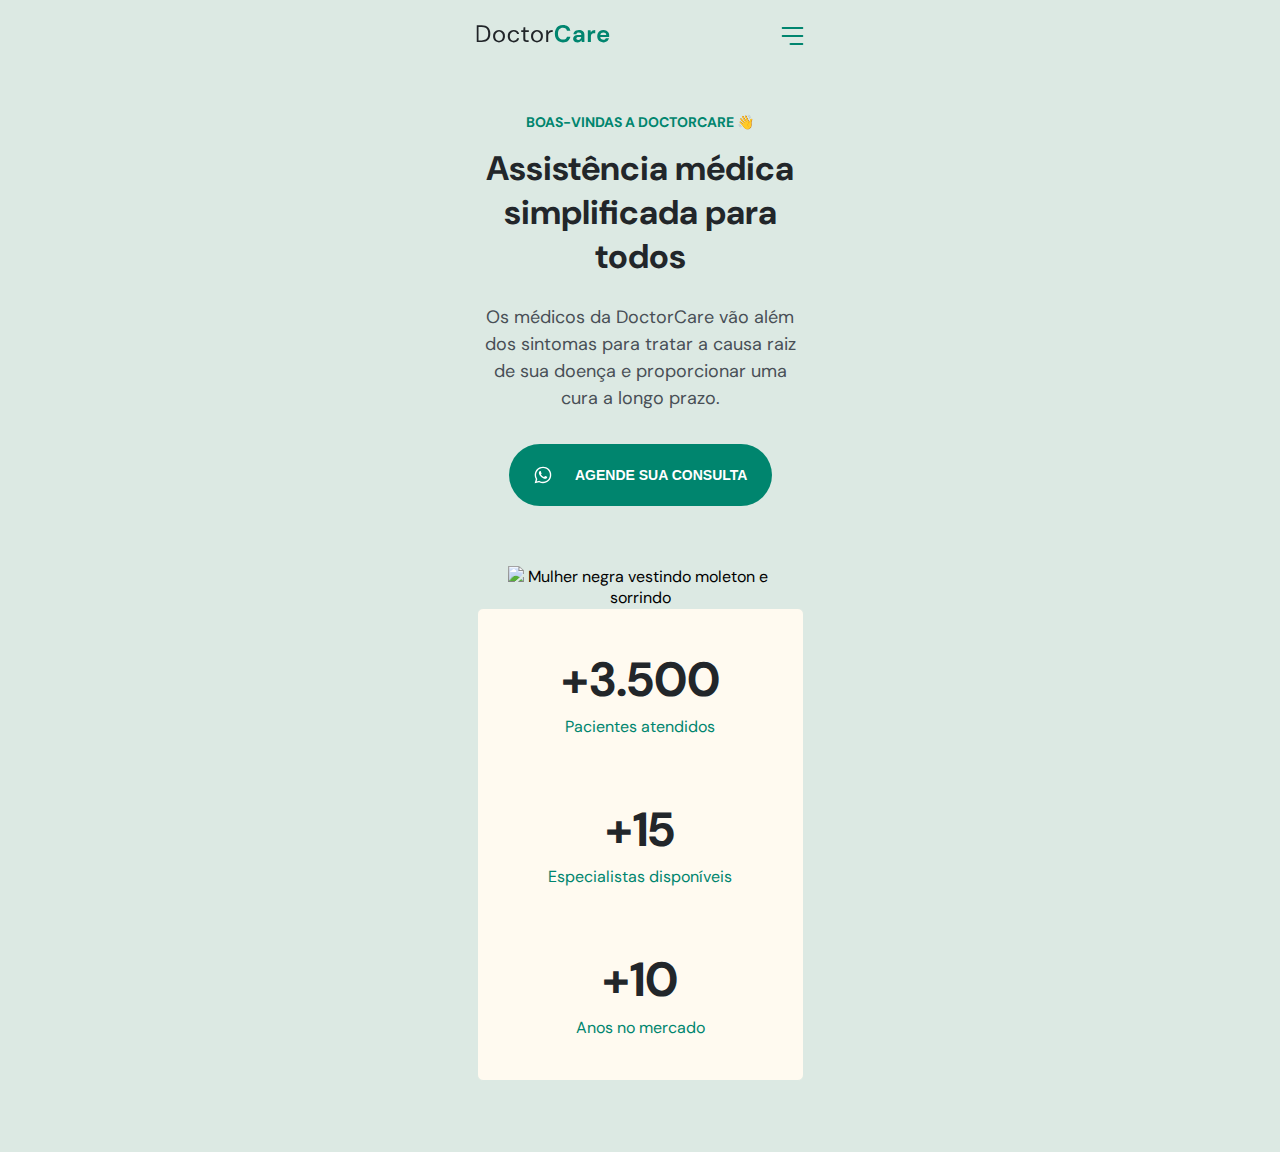
==== commit 5fe0f8ff: "Adicionado a função scroll" ====
--- a/index.html
+++ b/index.html
@@ -13,8 +13,9 @@
       rel="stylesheet"
     />
   </head>
-  <body>
-    <nav class="scroll">
+  <body onscroll="onScroll()">
+    <!-- executa a função JS quando rolar o scroll-->
+    <nav id="navigation" class="">
       <div class="wrapper">
         <a class="logo" href="#">
           <svg
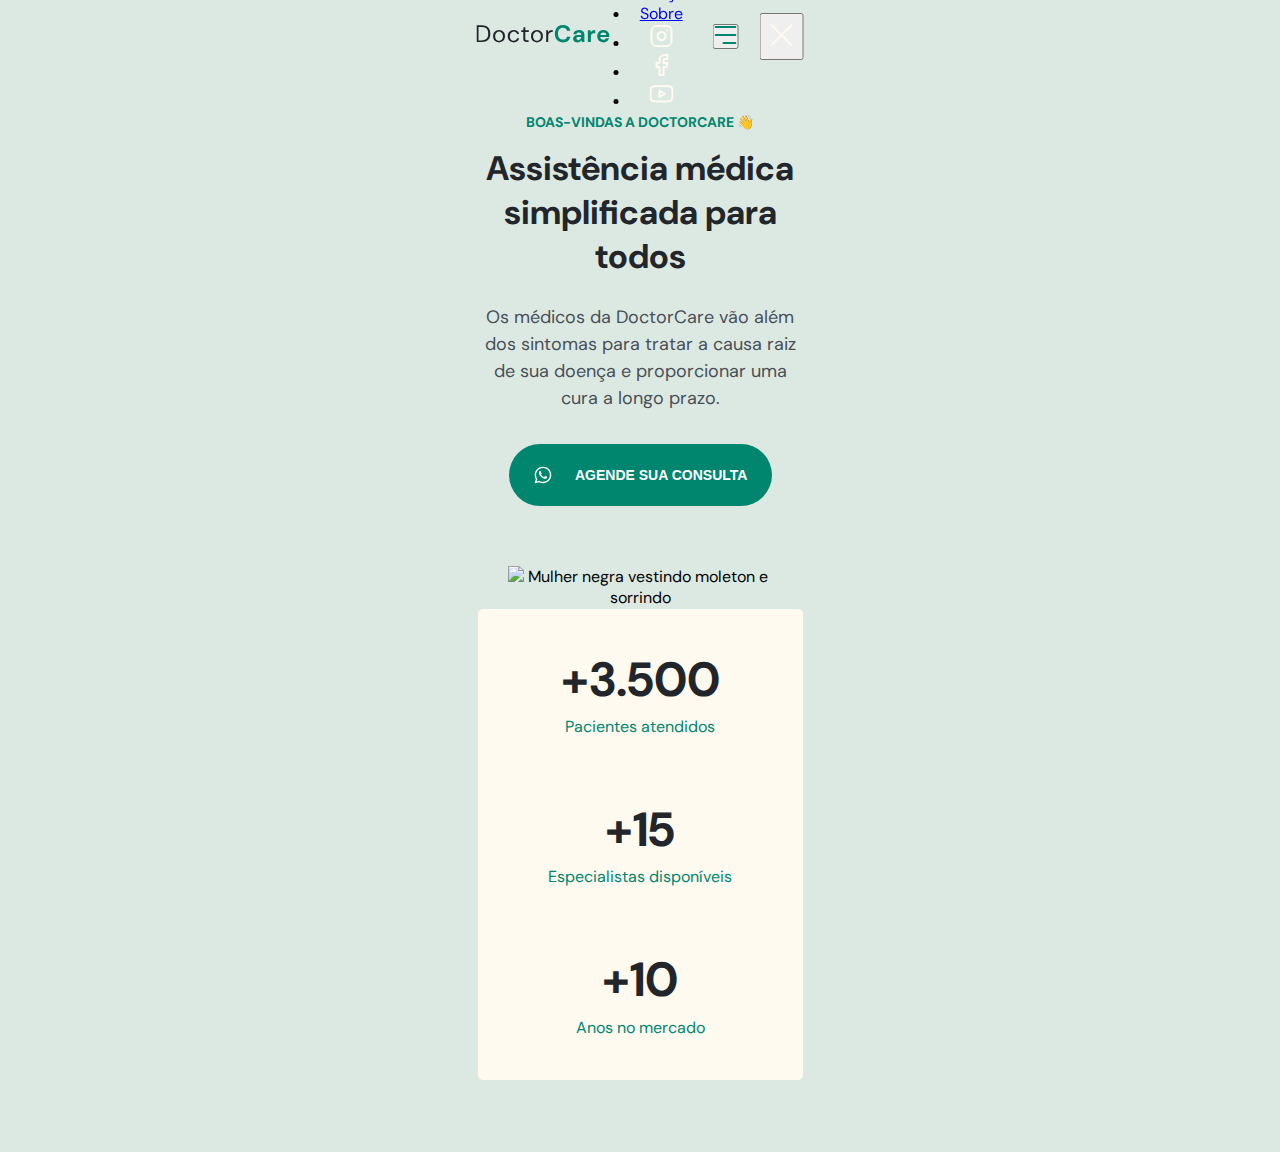
==== commit fbff4294: "inicio do menu-expanded no html" ====
--- a/index.html
+++ b/index.html
@@ -64,38 +64,147 @@
             <path
               d="M126.888 17.376C125.688 17.376 124.624 17.12 123.696 16.608C122.768 16.096 122.04 15.376 121.512 14.448C120.984 13.52 120.72 12.448 120.72 11.232C120.72 10 120.976 8.904 121.488 7.944C122.016 6.984 122.736 6.24 123.648 5.712C124.576 5.168 125.664 4.896 126.912 4.896C128.08 4.896 129.112 5.152 130.008 5.664C130.904 6.176 131.6 6.88 132.096 7.776C132.608 8.656 132.864 9.64 132.864 10.728C132.864 10.904 132.856 11.088 132.84 11.28C132.84 11.472 132.832 11.672 132.816 11.88H123.768C123.832 12.808 124.152 13.536 124.728 14.064C125.32 14.592 126.032 14.856 126.864 14.856C127.488 14.856 128.008 14.72 128.424 14.448C128.856 14.16 129.176 13.792 129.384 13.344H132.504C132.28 14.096 131.904 14.784 131.376 15.408C130.864 16.016 130.224 16.496 129.456 16.848C128.704 17.2 127.848 17.376 126.888 17.376ZM126.912 7.392C126.16 7.392 125.496 7.608 124.92 8.04C124.344 8.456 123.976 9.096 123.816 9.96H129.744C129.696 9.176 129.408 8.552 128.88 8.088C128.352 7.624 127.696 7.392 126.912 7.392Z"
               fill="#00856F"
+            /></svg
+        ></a>
+        <div class="menu">
+          <ul>
+            <li><a href="#">Início</a></li>
+            <li><a href="#">Serviços</a></li>
+            <li><a href="#">Sobre</a></li>
+          </ul>
+          <a class="button" href="Agende sua consulta"></a>
+
+          <ul class="social-links">
+            <li>
+              <a href="https://instagram.com"
+                ><svg
+                  width="24"
+                  height="24"
+                  viewBox="0 0 24 24"
+                  fill="none"
+                  xmlns="http://www.w3.org/2000/svg"
+                >
+                  <path
+                    d="M17 1.99997H7C4.23858 1.99997 2 4.23855 2 6.99997V17C2 19.7614 4.23858 22 7 22H17C19.7614 22 22 19.7614 22 17V6.99997C22 4.23855 19.7614 1.99997 17 1.99997Z"
+                    stroke="#FFFAF1"
+                    stroke-width="2"
+                    stroke-linecap="round"
+                    stroke-linejoin="round"
+                  />
+                  <path
+                    d="M15.9997 11.3701C16.1231 12.2023 15.981 13.0523 15.5935 13.7991C15.206 14.5459 14.5929 15.1515 13.8413 15.5297C13.0898 15.908 12.2382 16.0397 11.4075 15.906C10.5768 15.7723 9.80947 15.3801 9.21455 14.7852C8.61962 14.1903 8.22744 13.4229 8.09377 12.5923C7.96011 11.7616 8.09177 10.91 8.47003 10.1584C8.84829 9.40691 9.45389 8.7938 10.2007 8.4063C10.9475 8.0188 11.7975 7.87665 12.6297 8.00006C13.4786 8.12594 14.2646 8.52152 14.8714 9.12836C15.4782 9.73521 15.8738 10.5211 15.9997 11.3701Z"
+                    stroke="#FFFAF1"
+                    stroke-width="2"
+                    stroke-linecap="round"
+                    stroke-linejoin="round"
+                  />
+                  <path
+                    d="M17.5 6.49997H17.51"
+                    stroke="#FFFAF1"
+                    stroke-width="2"
+                    stroke-linecap="round"
+                    stroke-linejoin="round"
+                  />
+                </svg>
+              </a>
+            </li>
+            <li>
+              <a href="https://facebook.com"
+                ><svg
+                  width="24"
+                  height="24"
+                  viewBox="0 0 24 24"
+                  fill="none"
+                  xmlns="http://www.w3.org/2000/svg"
+                >
+                  <path
+                    d="M18 1.99997H15C13.6739 1.99997 12.4021 2.52675 11.4645 3.46444C10.5268 4.40212 10 5.67389 10 6.99997V9.99997H7V14H10V22H14V14H17L18 9.99997H14V6.99997C14 6.73475 14.1054 6.4804 14.2929 6.29286C14.4804 6.10533 14.7348 5.99997 15 5.99997H18V1.99997Z"
+                    stroke="#FFFAF1"
+                    stroke-width="2"
+                    stroke-linecap="round"
+                    stroke-linejoin="round"
+                  />
+                </svg>
+              </a>
+            </li>
+            <li>
+              <a href="https://youtube.com"
+                ><svg
+                  width="24"
+                  height="24"
+                  viewBox="0 0 24 24"
+                  fill="none"
+                  xmlns="http://www.w3.org/2000/svg"
+                >
+                  <path
+                    d="M22.5396 6.42C22.4208 5.94541 22.1789 5.51057 21.8382 5.15941C21.4976 4.80824 21.0703 4.55318 20.5996 4.42C18.8796 4 11.9996 4 11.9996 4C11.9996 4 5.1196 4 3.3996 4.46C2.92884 4.59318 2.50157 4.84824 2.16094 5.19941C1.82031 5.55057 1.57838 5.98541 1.4596 6.46C1.14481 8.20556 0.990831 9.97631 0.999595 11.75C0.988374 13.537 1.14236 15.3213 1.4596 17.08C1.59055 17.5398 1.8379 17.9581 2.17774 18.2945C2.51758 18.6308 2.93842 18.8738 3.3996 19C5.1196 19.46 11.9996 19.46 11.9996 19.46C11.9996 19.46 18.8796 19.46 20.5996 19C21.0703 18.8668 21.4976 18.6118 21.8382 18.2606C22.1789 17.9094 22.4208 17.4746 22.5396 17C22.852 15.2676 23.0059 13.5103 22.9996 11.75C23.0108 9.96295 22.8568 8.1787 22.5396 6.42Z"
+                    stroke="#FFFAF1"
+                    stroke-width="2"
+                    stroke-linecap="round"
+                    stroke-linejoin="round"
+                  />
+                  <path
+                    d="M9.75 15.02L15.5 11.75L9.75 8.48001V15.02Z"
+                    stroke="#FFFAF1"
+                    stroke-width="2"
+                    stroke-linecap="round"
+                    stroke-linejoin="round"
+                  />
+                </svg>
+              </a>
+            </li>
+          </ul>
+        </div>
+
+        <button class="open-menu">
+          <svg
+            width="22"
+            height="18"
+            viewBox="0 0 22 18"
+            fill="none"
+            xmlns="http://www.w3.org/2000/svg"
+          >
+            <path
+              d="M1 9H21"
+              stroke="#00856F"
+              stroke-width="2"
+              stroke-linecap="round"
+              stroke-linejoin="round"
+            />
+            <path
+              d="M1 1H21"
+              stroke="#00856F"
+              stroke-width="2"
+              stroke-linecap="round"
+              stroke-linejoin="round"
+            />
+            <path
+              d="M9 17L21 17"
+              stroke="#00856F"
+              stroke-width="2"
+              stroke-linecap="round"
+              stroke-linejoin="round"
             />
           </svg>
-        </a>
-        <svg
-          width="22"
-          height="18"
-          viewBox="0 0 22 18"
-          fill="none"
-          xmlns="http://www.w3.org/2000/svg"
-        >
-          <path
-            d="M1 9H21"
-            stroke="#00856F"
-            stroke-width="2"
-            stroke-linecap="round"
-            stroke-linejoin="round"
-          />
-          <path
-            d="M1 1H21"
-            stroke="#00856F"
-            stroke-width="2"
-            stroke-linecap="round"
-            stroke-linejoin="round"
-          />
-          <path
-            d="M9 17L21 17"
-            stroke="#00856F"
-            stroke-width="2"
-            stroke-linecap="round"
-            stroke-linejoin="round"
-          />
-        </svg>
+        </button>
+
+        <button class="close-menu">
+          <svg
+            width="40"
+            height="40"
+            viewBox="0 0 40 40"
+            fill="none"
+            xmlns="http://www.w3.org/2000/svg"
+          >
+            <path
+              d="M30 10L10 30M10 10L30 30"
+              stroke="#FFFAF1"
+              stroke-width="2"
+              stroke-linecap="round"
+              stroke-linejoin="round"
+            />
+          </svg>
+        </button>
       </div>
     </nav>
     <header class="wrapper">
--- a/style.css
+++ b/style.css
@@ -14,6 +14,12 @@
   --brand-light: hsla(148, 23%, 89%);
   --nav-height: 7.2rem;
   font-size: 62.5%; /* 1rem = 10px */
+}
+
+html,
+body {
+  width: 100%;
+  height: 100%;
 }
 
 body {
@@ -38,7 +44,7 @@
 
 header::before {
   content: '';
-  width: 100vw;
+  width: 100%;
   height: calc(108rem + var(--nav-height));
   background-color: var(--brand-light);
   display: block;
